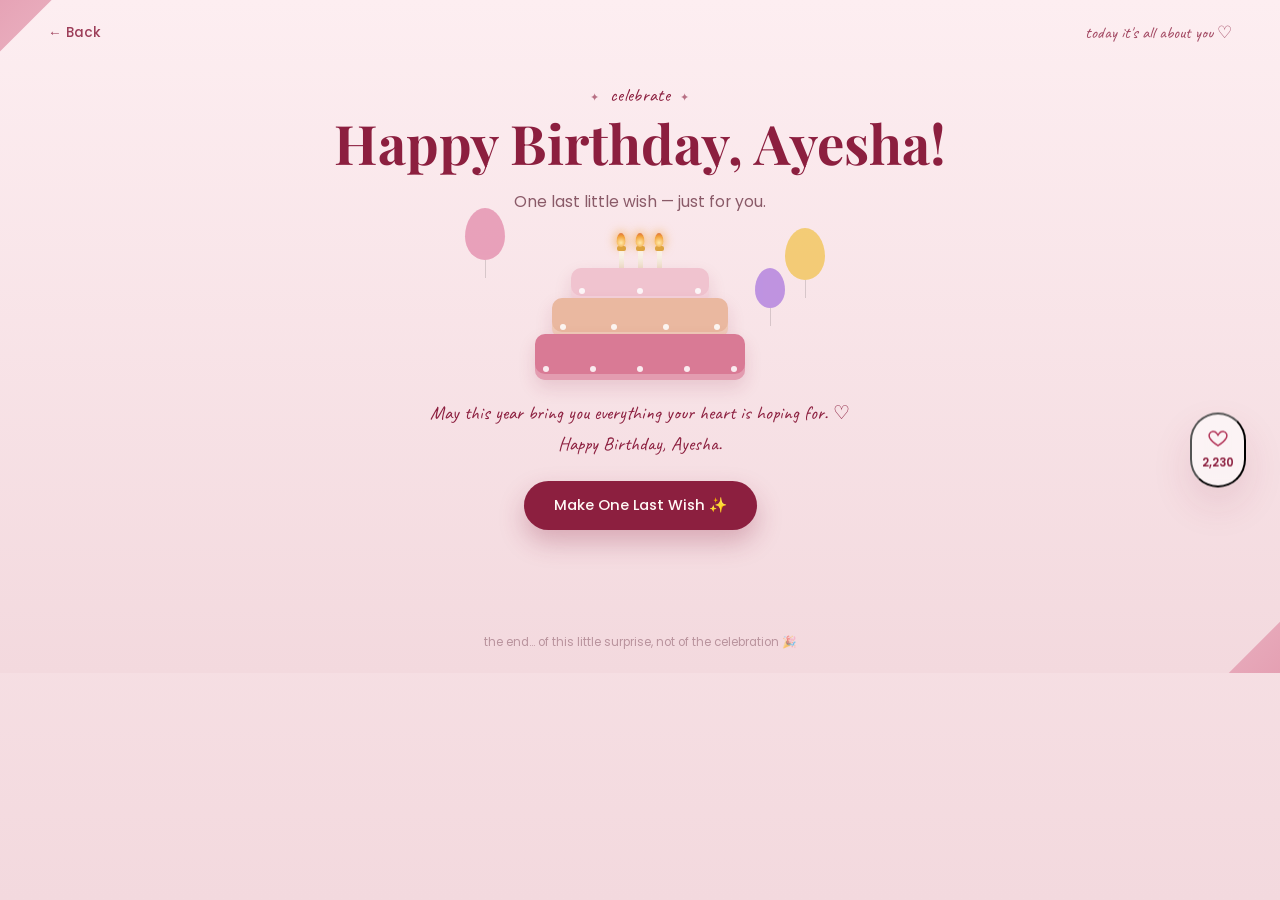
==== final.html @ 607c9e07 "new code with multiple pages" ====
<!DOCTYPE html>
<html lang="en">
<head>
<meta charset="UTF-8">
<meta name="viewport" content="width=device-width, initial-scale=1.0">
<title>Happy Birthday, Ayesha!</title>
<link rel="icon" href="data:image/svg+xml,<svg xmlns=%22http://www.w3.org/2000/svg%22 viewBox=%220 0 100 100%22><text y=%22.9em%22 font-size=%2290%22>🎉</text></svg>">
<link rel="stylesheet" href="css/style.css">
</head>
<body>

  <div class="corner tl soft"></div>
  <div class="corner br soft"></div>

  <div class="topbar">
    <a href="letter.html" class="back-link">← Back</a>
    <span class="tag-eyebrow">today it's all about you ♡</span>
  </div>

  <main class="page" id="finalPage">
    <p class="eyebrow">celebrate</p>
    <h1 class="title serif">Happy Birthday, Ayesha!</h1>
    <p class="subtitle" id="wishLine">One last little wish — just for you.</p>

    <div class="cake-wrap" style="position:relative;">
      <div class="balloon" style="background:#e79ab5; top:-40px; left:-70px; animation: floaty 4s ease-in-out infinite;"></div>
      <div class="balloon" style="background:#f3c96a; top:-20px; right:-80px; animation: floaty 5s ease-in-out infinite .4s;"></div>
      <div class="balloon" style="background:#b98be0; top:20px; right:-40px; width:30px; height:40px; animation: floaty 4.5s ease-in-out infinite .8s;"></div>
      <div class="cake">
        <div class="candles">
          <div class="candle"><div class="flame"></div></div>
          <div class="candle"><div class="flame"></div></div>
          <div class="candle"><div class="flame"></div></div>
        </div>
        <div class="tier tier1"><div class="dots"><span></span><span></span><span></span></div></div>
        <div class="tier tier2"><div class="dots"><span></span><span></span><span></span><span></span></div></div>
        <div class="tier tier3"><div class="dots"><span></span><span></span><span></span><span></span><span></span></div></div>
      </div>
    </div>

    <p class="subtitle script" id="wishFooter" style="font-size:1.2rem; color:var(--rose-deep);">May this year bring you everything your heart is hoping for. ♡<br>Happy Birthday, Ayesha.</p>

    <button class="btn" id="wishBtn" style="margin-top:22px;">Make One Last Wish ✨</button>
    <a href="index.html" class="btn ghost" id="replayBtn" style="margin-top:14px; display:none;">Replay the Surprise ↺</a>
  </main>

  <footer class="credit">the end… of this little surprise, not of the celebration 🎉</footer>

  <div id="confettiLayer" style="position:fixed; inset:0; pointer-events:none; z-index:6;"></div>

  <script src="js/petals.js"></script>
  <script src="js/widgets.js"></script>
  <script>
    const wishBtn = document.getElementById('wishBtn');
    const replayBtn = document.getElementById('replayBtn');
    const confettiLayer = document.getElementById('confettiLayer');
    const colors = ['#b23458', '#e79ab5', '#f3c96a', '#b98be0', '#8c1f3f'];

    function burstConfetti() {
      for (let i = 0; i < 60; i++) {
        const el = document.createElement('div');
        const size = 6 + Math.random() * 6;
        el.style.position = 'absolute';
        el.style.width = size + 'px';
        el.style.height = size * 0.4 + 'px';
        el.style.background = colors[Math.floor(Math.random() * colors.length)];
        el.style.left = 50 + (Math.random() - 0.5) * 20 + 'vw';
        el.style.top = '40vh';
        el.style.opacity = '0.95';
        confettiLayer.appendChild(el);

        const angle = Math.random() * Math.PI * 2;
        const dist = 120 + Math.random() * 260;
        const x = Math.cos(angle) * dist;
        const y = Math.sin(angle) * dist - 80;
        const rot = Math.random() * 720 - 360;

        el.animate(
          [
            { transform: 'translate(0,0) rotate(0deg)', opacity: 1 },
            { transform: `translate(${x}px, ${y + 260}px) rotate(${rot}deg)`, opacity: 0 }
          ],
          { duration: 1800 + Math.random() * 900, easing: 'cubic-bezier(.2,.7,.3,1)' }
        ).onfinish = () => el.remove();
      }
    }

    wishBtn.addEventListener('click', () => {
      burstConfetti();
      wishBtn.disabled = true;
      setTimeout(() => {
        replayBtn.style.display = 'inline-flex';
      }, 900);
    });
  </script>
</body>
</html>
---- css/style.css ----
/* ===========================================================
   Ayesha's Birthday Surprise — shared styles
   =========================================================== */

@import url('https://fonts.googleapis.com/css2?family=Playfair+Display:ital,wght@0,500;0,600;0,700;1,500;1,600&family=Poppins:wght@300;400;500;600&family=Caveat:wght@600;700&display=swap');

:root{
  --cream:      #fbf1ea;
  --cream-2:    #f7e9e2;
  --rose-deep:  #8c1f3f;
  --rose:       #b23458;
  --rose-mid:   #d97a95;
  --rose-soft:  #f0c3cf;
  --blush:      #fbe2e6;
  --gold:       #d9a441;
  --ink:        #5a2436;
  --ink-soft:   #8a5a68;
  --line:       rgba(140, 31, 63, 0.12);
  --shadow:     0 18px 40px rgba(140, 31, 63, 0.12);
  --radius:     22px;
}

*,*::before,*::after{ box-sizing: border-box; }

html,body{
  margin:0; padding:0;
  min-height:100%;
  background: var(--cream);
  color: var(--ink);
  font-family: 'Poppins', sans-serif;
  overflow-x: hidden;
}

body{
  position: relative;
  min-height: 100vh;
  display:flex;
  flex-direction: column;
  background-image:
    linear-gradient(var(--line) 1px, transparent 1px),
    linear-gradient(90deg, var(--line) 1px, transparent 1px);
  background-size: 34px 34px;
}

a{ color:inherit; text-decoration:none; }
button{ font-family:inherit; cursor:pointer; }

.serif{ font-family:'Playfair Display', serif; }
.script{ font-family:'Caveat', cursive; }

/* ---------------- corner triangles (hero decoration) ---------------- */
.corner{
  position:absolute;
  width: 46vw;
  max-width: 420px;
  aspect-ratio: 1;
  z-index:0;
  pointer-events:none;
}
.corner.tl{ top:-18%; left:-16%; background: linear-gradient(135deg,var(--rose-deep),var(--rose)); clip-path: polygon(0 0, 100% 0, 0 100%); opacity:.95; }
.corner.tl.soft{ background: linear-gradient(135deg,var(--rose-mid),var(--rose-soft)); top:-6%; left:-10%; width:26vw; max-width:220px; opacity:.85;}
.corner.br{ bottom:-18%; right:-16%; background: linear-gradient(315deg,var(--rose-deep),var(--rose)); clip-path: polygon(100% 100%, 100% 0, 0 100%); opacity:.95; }
.corner.br.soft{ background: linear-gradient(315deg,var(--rose-mid),var(--rose-soft)); bottom:-6%; right:-10%; width:26vw; max-width:220px; opacity:.85;}

/* ---------------- top bar ---------------- */
.topbar{
  position: relative;
  z-index: 5;
  display:flex;
  align-items:center;
  justify-content:space-between;
  padding: 22px clamp(18px,5vw,48px) 0;
}
.back-link{
  display:inline-flex; align-items:center; gap:7px;
  font-size:.85rem; font-weight:500; color: var(--rose-deep);
  opacity:.85;
}
.back-link:hover{ opacity:1; }
.tag-eyebrow{
  font-family:'Caveat', cursive;
  font-size:1.05rem;
  color: var(--rose-deep);
  opacity:.8;
}
.side-widgets{
  position: fixed;
  right: clamp(14px,4vw,34px);
  top: 50%;
  transform: translateY(-50%);
  z-index: 20;
  display:flex; flex-direction:column; align-items:center; gap:10px;
}
.like-pill{
  display:flex; flex-direction:column; align-items:center; gap:6px;
  background: rgba(255,255,255,.6);
  backdrop-filter: blur(6px);
  border-radius: 999px;
  padding: 14px 10px;
  box-shadow: var(--shadow);
}
.like-pill svg{ width:20px; height:20px; }
.like-pill .count{ font-size:.72rem; font-weight:600; color:var(--rose-deep); }

/* ---------------- page shell ---------------- */
.page{
  position:relative;
  flex:1;
  display:flex;
  flex-direction:column;
  align-items:center;
  justify-content:center;
  padding: 40px clamp(18px,6vw,60px) 90px;
  z-index:1;
  text-align:center;
}
.eyebrow{
  font-family:'Caveat', cursive;
  font-size:1.15rem;
  color: var(--rose-deep);
  letter-spacing:.02em;
  margin: 0 0 6px;
}
.eyebrow::before, .eyebrow::after{ content:'✦'; margin: 0 10px; font-size:.7rem; opacity:.6; }

h1.title{
  font-size: clamp(2.1rem, 5vw, 3.4rem);
  font-weight:700;
  color: var(--rose-deep);
  margin: 0 0 6px;
  line-height:1.1;
}
h1.title em{
  font-style: italic;
  font-weight:600;
  color: var(--rose);
}
.subtitle{
  max-width: 480px;
  margin: 10px auto 0;
  font-size: .98rem;
  color: var(--ink-soft);
  line-height:1.6;
}

/* ---------------- buttons ---------------- */
.btn{
  display:inline-flex; align-items:center; gap:10px;
  background: var(--rose-deep);
  color: #fff8f5;
  border:none;
  padding: 14px 30px;
  border-radius: 999px;
  font-size: .92rem;
  font-weight:500;
  box-shadow: 0 12px 26px rgba(140,31,63,.28);
  transition: transform .25s ease, box-shadow .25s ease;
}
.btn:hover{ transform: translateY(-2px); box-shadow: 0 16px 32px rgba(140,31,63,.34); }
.btn:disabled{ opacity:.35; pointer-events:none; }
.btn.ghost{
  background: transparent;
  color: var(--rose-deep);
  border: 1.4px solid var(--rose-deep);
  box-shadow:none;
}

.fade-wait{
  min-height: 26px;
  margin-top: 22px;
  font-size:.92rem;
  color: var(--rose);
  font-weight:500;
  opacity:0;
  transform: translateY(6px);
  transition: opacity .5s ease, transform .5s ease;
}
.fade-wait.show{ opacity:1; transform:none; }

/* ---------------- cake (css art) ---------------- */
.cake-wrap{ margin: 34px 0 8px; position:relative; }
.cake{
  --w: 210px;
  width: var(--w);
  display:flex; flex-direction:column; align-items:center;
}
.tier{
  border-radius: 10px;
  box-shadow: inset 0 -6px 0 rgba(255,255,255,.25), 0 8px 18px rgba(140,31,63,.14);
  position:relative;
}
.tier .dots{
  position:absolute; left:8px; right:8px; bottom:8px;
  display:flex; justify-content:space-between;
}
.tier .dots span{ width:6px; height:6px; border-radius:50%; background:rgba(255,255,255,.85); }
.tier1{ width:66%; height:34px; background: var(--rose-soft); }
.tier2{ width:84%; height:40px; background: #eab8a0; margin-top:-4px;}
.tier3{ width:100%; height:46px; background: var(--rose-mid); margin-top:-4px;}
.candles{ display:flex; gap:14px; margin-bottom:-6px; align-items:flex-end; }
.candle{ width:5px; height:26px; background: linear-gradient(#fff,#e9d3b8); border-radius:2px; position:relative;}
.candle::before{ content:''; position:absolute; left:-2px; top:-2px; right:-2px; height:5px; background:var(--gold); border-radius:2px;}
.flame{
  position:absolute; top:-15px; left:50%; transform:translateX(-50%);
  width:9px; height:14px; border-radius:50% 50% 50% 50% / 60% 60% 40% 40%;
  background: radial-gradient(circle at 50% 70%, #ffe9a8, #f2a33a 60%, #d9663a 100%);
  box-shadow: 0 0 10px 2px rgba(242,163,58,.6);
  transition: opacity .5s ease, transform .5s ease;
}
.candle.out .flame{ opacity:0; transform:translateX(-50%) scale(.2); }
.smoke{
  position:absolute; top:-22px; left:50%; width:3px; height:14px;
  background: linear-gradient(rgba(180,180,180,.5), transparent);
  border-radius:3px; opacity:0; transform:translateX(-50%);
}
.candle.out .smoke{ animation: smokeUp 1.6s ease-out forwards; }
@keyframes smokeUp{
  0%{ opacity:.7; transform:translateX(-50%) translateY(0) scaleY(1); }
  100%{ opacity:0; transform:translateX(-50%) translateY(-22px) scaleY(1.8); }
}

/* ---------------- petals / falling flowers ---------------- */
.petal-layer{
  position: fixed; inset:0; pointer-events:none; z-index: 3; overflow:hidden;
}
.petal{
  position:absolute; top:-40px; will-change: transform;
  opacity:.85;
}

/* ---------------- gifts page ---------------- */
.gift-field{
  position:relative;
  width:100%; max-width: 640px;
  height: 220px;
  margin-top: 18px;
}
.gift{
  position:absolute;
  width: 96px; height: 90px;
  cursor:pointer;
  transition: transform .3s ease;
}
.gift:hover{ transform: translateY(-6px) scale(1.03); }
.gift .box{
  width:100%; height: 70%; margin-top:20%;
  border-radius:10px;
  position:relative;
  box-shadow: 0 14px 26px rgba(140,31,63,.18);
}
.gift .lid{
  position:absolute; top:-14px; left:-6px; right:-6px; height:22px;
  border-radius:8px;
}
.gift .ribbon-v{ position:absolute; left:50%; top:-14px; bottom:0; width:14px; transform:translateX(-50%); background:var(--rose-deep); opacity:.85;}
.gift .ribbon-h{ position:absolute; left:0; right:0; top: 30%; height:14px; background:var(--rose-deep); opacity:.85;}
.gift .bow{ position:absolute; top:-24px; left:50%; transform:translateX(-50%); font-size:20px; }
.gift .tag{
  position:absolute; top: -34px; left:50%;
  transform: translateX(-50%) rotate(-3deg);
  background:#fff; padding:4px 9px; border-radius:6px; font-size:.62rem;
  box-shadow: 0 4px 10px rgba(0,0,0,.08);
  color: var(--ink-soft); white-space:nowrap;
}
.gift.g1 .box{ background: var(--rose-mid);} .gift.g1 .lid{ background:var(--rose-deep);}
.gift.g2 .box{ background: #cdb7e6;} .gift.g2 .lid{ background:#a98bd6;}
.gift.g3 .box{ background: #eec089;} .gift.g3 .lid{ background:#e0a15a;}
.gift.opened{ opacity:.35; pointer-events:none; transform: scale(.94); }

.reveal-card{
  margin-top: 30px;
  max-width: 380px;
  background: #fffdfb;
  border-radius: var(--radius);
  padding: 26px 26px;
  box-shadow: var(--shadow);
  opacity:0; transform: translateY(14px) scale(.97);
  transition: opacity .45s ease, transform .45s ease;
  min-height: 90px;
}
.reveal-card.show{ opacity:1; transform:none; }
.reveal-card .k{ font-family:'Caveat',cursive; font-size:1.1rem; color:var(--rose); }
.reveal-card p{ margin: 6px 0 0; font-size:.95rem; color:var(--ink); line-height:1.55; }

/* 📱 Mobile Responsive Gifts */
@media (max-width: 600px) {

  .gift-field {
    height: 190px;
    margin-top: 15px;
  }

  .gift {
    width: 68px;
    height: 64px;
  }

  .gift .box {
    height: 70%;
    margin-top: 20%;
    border-radius: 7px;
  }

  .gift .lid {
    top: -10px;
    left: -4px;
    right: -4px;
    height: 16px;
    border-radius: 6px;
  }

  .gift .ribbon-v {
    top: -10px;
    width: 10px;
  }

  .gift .ribbon-h {
    height: 10px;
  }

  .gift .bow {
    top: -19px;
    font-size: 15px;
  }

  .gift .tag {
    top: -29px;
    padding: 3px 7px;
    border-radius: 5px;
    font-size: 0.52rem;
  }

  .gift:hover {
    transform: translateY(-4px) scale(1.03);
  }

  .reveal-card {
    margin-top: 22px;
    max-width: 90%;
    padding: 20px;
    min-height: 75px;
  }

  .reveal-card .k {
    font-size: 0.95rem;
  }

  .reveal-card p {
    font-size: 0.82rem;
    line-height: 1.45;
  }
}


/* 📱 Very Small Phones */
@media (max-width: 380px) {

  .gift-field {
    height: 170px;
  }

  .gift {
    width: 58px;
    height: 55px;
  }

  .gift .lid {
    top: -8px;
    left: -3px;
    right: -3px;
    height: 14px;
  }

  .gift .ribbon-v {
    top: -8px;
    width: 8px;
  }

  .gift .ribbon-h {
    height: 8px;
  }

  .gift .bow {
    top: -16px;
    font-size: 13px;
  }

  .gift .tag {
    top: -25px;
    padding: 2px 5px;
    font-size: 0.46rem;
  }

  .reveal-card {
    padding: 16px;
    max-width: 92%;
  }

  .reveal-card .k {
    font-size: 0.88rem;
  }

  .reveal-card p {
    font-size: 0.75rem;
  }
}

/* ---------------- scrapbook page ---------------- */
.scrap-grid{
  margin-top: 20px;
  display:grid;
  grid-template-columns: repeat(3, minmax(120px,150px));
  gap: 22px 26px;
  justify-content:center;
}
.polaroid{
  background:#fff;
  padding: 8px 8px 26px;
  border-radius: 6px;
  box-shadow: var(--shadow);
  transform: rotate(var(--r,0deg));
  transition: transform .3s ease;
  cursor: default;
}
.polaroid:hover{ transform: rotate(0deg) translateY(-4px) scale(1.03); z-index:2; }
.polaroid .ph{
  width:100%; aspect-ratio: 4/5;
  border-radius:3px;
  display:flex; align-items:center; justify-content:center;
  font-size: 1.6rem;
}
.polaroid .cap{
  display:block; text-align:center; margin-top:8px;
  font-family:'Caveat',cursive; font-size:1rem; color: var(--ink-soft);
}

/* ---------------- love notes page ---------------- */
.notes-board{
  position:relative;
  width:100%; max-width: 640px;
  height: 300px;
  margin-top: 10px;
  background: rgba(255,255,255,.4);
  border: 1px dashed var(--rose-soft);
  border-radius: 20px;
}
.sticky{
  position:absolute;
  width: 78px; height:78px;
  border-radius: 4px;
  box-shadow: 0 8px 16px rgba(0,0,0,.1);
  display:flex; align-items:center; justify-content:center;
  font-size: 1.3rem;
  cursor:pointer;
  transition: transform .25s ease;
}
.sticky:hover{ transform: scale(1.08) rotate(0deg) !important; }
.sticky.found{ outline: 2px solid var(--rose); }
.center-note{
  position:absolute; left:50%; top:50%; transform:translate(-50%,-50%);
  width: 190px; min-height: 90px;
  background:#fff; border-radius: 10px;
  box-shadow: var(--shadow);
  display:flex; align-items:center; justify-content:center;
  padding: 14px;
  font-size:.85rem; color: var(--ink-soft);
  pointer-events: none;
  z-index: 1;
}
.sticky{ z-index: 2; }
.center-note strong{ color:var(--rose-deep); font-weight:600; display:block; margin-bottom:4px; font-family:'Playfair Display',serif; }
.progress-line{ margin-top: 18px; font-size:.85rem; color: var(--ink-soft); }
.dots-progress{ margin-top:6px; letter-spacing:4px; color: var(--rose-soft); font-size:1rem; }
.dots-progress .on{ color: var(--rose-deep); }


/* 📱 Mobile Responsive */
@media (max-width: 600px) {

  .notes-board {
    height: 230px;
    max-width: 100%;
    margin-top: 10px;
    border-radius: 16px;
  }

  .sticky {
    width: 52px;
    height: 52px;
    border-radius: 3px;
    font-size: 0.95rem;
    box-shadow: 0 5px 10px rgba(0,0,0,.1);
  }

  .sticky:hover {
    transform: scale(1.04) rotate(0deg) !important;
  }

  .center-note {
    width: 135px;
    min-height: 65px;
    padding: 10px;
    font-size: 0.72rem;
    border-radius: 8px;
  }

  .center-note strong {
    font-size: 0.78rem;
    margin-bottom: 3px;
  }

  .progress-line {
    margin-top: 12px;
    font-size: 0.72rem;
  }

  .dots-progress {
    margin-top: 4px;
    letter-spacing: 3px;
    font-size: 0.85rem;
  }
}


/* 📱 Very Small Phones */
@media (max-width: 380px) {

  .notes-board {
    height: 200px;
  }

  .sticky {
    width: 44px;
    height: 44px;
    font-size: 0.8rem;
  }

  .center-note {
    width: 115px;
    min-height: 58px;
    padding: 8px;
    font-size: 0.65rem;
  }

  .center-note strong {
    font-size: 0.7rem;
  }
}

/* ---------------- letter page ---------------- */
.letter-paper{
  margin-top: 22px;
  max-width: 520px;
  background: #fffdfb;
  border-radius: 4px;
  box-shadow: var(--shadow);
  padding: 40px clamp(24px,5vw,52px);
  text-align:left;
  position:relative;
  transform: rotate(-.6deg);
}
.letter-paper::before{
  content:'';
  position:absolute; inset:10px;
  border: 1px solid var(--rose-soft);
  pointer-events:none;
}
.letter-paper p{
  font-family:'Playfair Display', serif;
  font-style: italic;
  color: var(--ink);
  line-height:1.85;
  font-size: 1.02rem;
  margin: 0 0 16px;
}
.letter-sign{ margin-top: 10px; }
.letter-sign .who{ font-family:'Caveat',cursive; font-size:1.4rem; color:var(--rose-deep); }

/* ---------------- final page ---------------- */
.balloon{
  position:absolute; width:40px; height:52px; border-radius:50% 50% 50% 50% / 55% 55% 45% 45%;
  opacity:.9;
}
.balloon::after{
  content:''; position:absolute; bottom:-18px; left:50%; width:1px; height:18px; background: rgba(0,0,0,.15);
}
@keyframes floaty{
  0%,100%{ transform: translateY(0) }
  50%{ transform: translateY(-14px) }
}

footer.credit{
  text-align:center;
  font-size:.72rem;
  color: var(--ink-soft);
  opacity:.55;
  padding: 14px 0 22px;
  position:relative; z-index:2;
}

@media (max-width: 640px){
  .scrap-grid{ grid-template-columns: repeat(2, minmax(110px,1fr)); }
  .side-widgets{ right:12px; }
  .notes-board{ height: 340px; }
  .gift-field{ height: 340px; }
}



* {
  margin: 0;
  padding: 0;
  box-sizing: border-box;
}

:root {
  --deep-rose: #7a1530;
  --rose: #a3193a;
  --rose-light: #e6a5b4;
  --bg-1: #fdeef1;
  --bg-2: #f3d9de;
  --text-muted: #8a6b71;
}

html, body {
  min-height: 100%;
  font-family: 'Poppins', sans-serif;
  background: linear-gradient(180deg, var(--bg-1) 0%, var(--bg-2) 100%);
}

.screen {
  position: fixed;
  inset: 0;
  display: none;
  flex-direction: column;
  align-items: center;
  justify-content: center;
  padding: 32px 20px;
  text-align: center;
  opacity: 0;
  transition: opacity 0.7s ease;
  overflow-y: auto;                 /* content scrolls instead of being clipped */
  -webkit-overflow-scrolling: touch;
}

.screen.active {
  display: flex;
  opacity: 1;
}

/* ---------- LOADING SCREEN ---------- */

.floating-hearts {
  position: absolute;
  inset: 0;
  pointer-events: none;
  overflow: hidden;
}

.floating-hearts span {
  position: absolute;
  bottom: -10%;
  color: var(--rose-light);
  font-size: 22px;
  opacity: 0.7;
  animation: floatUp 6s linear infinite;
}

.floating-hearts span:nth-child(1) { left: 10%; animation-delay: 0s; font-size: 18px; }
.floating-hearts span:nth-child(2) { left: 30%; animation-delay: 1.2s; font-size: 26px; }
.floating-hearts span:nth-child(3) { left: 55%; animation-delay: 2.4s; font-size: 16px; }
.floating-hearts span:nth-child(4) { left: 75%; animation-delay: 0.6s; font-size: 24px; }
.floating-hearts span:nth-child(5) { left: 90%; animation-delay: 3s; font-size: 20px; }

@keyframes floatUp {
  0%   { transform: translateY(0) rotate(0deg); opacity: 0; }
  10%  { opacity: 0.8; }
  100% { transform: translateY(-110vh) rotate(25deg); opacity: 0; }
}

.heart-loader {
  position: relative;
  width: clamp(100px, 30vw, 130px);
  height: clamp(100px, 30vw, 130px);
  display: flex;
  align-items: center;
  justify-content: center;
  margin-bottom: 28px;
}

.ring {
  position: absolute;
  inset: 0;
  border: 2px solid var(--rose);
  border-top-color: transparent;
  border-right-color: transparent;
  border-radius: 50%;
  animation: spin 3s linear infinite;
}

.ring::before, .ring::after {
  content: "";
  position: absolute;
  width: 6px;
  height: 6px;
  background: var(--rose);
  border-radius: 50%;
}
.ring::before { top: -3px; left: 50%; transform: translateX(-50%); }
.ring::after  { bottom: -3px; left: 50%; transform: translateX(-50%); }

@keyframes spin {
  to { transform: rotate(360deg); }
}

.heart {
  width: 70%;
  height: 70%;
  background: radial-gradient(circle at 35% 30%, #ffffff33, transparent 60%), var(--rose);
  color: #fff;
  border-radius: 50%;
  display: flex;
  align-items: center;
  justify-content: center;
  font-size: clamp(24px, 7vw, 30px);
  box-shadow: 0 10px 30px rgba(163, 25, 58, 0.35);
  animation: pulse 1.4s ease-in-out infinite;
}

@keyframes pulse {
  0%, 100% { transform: scale(1); }
  50% { transform: scale(1.08); }
}

.spark {
  position: absolute;
  color: var(--rose-light);
  font-size: 14px;
  animation: twinkle 2s ease-in-out infinite;
}
.s1 { top: 6px; right: 10px; animation-delay: 0.3s; }
.s2 { bottom: 10px; left: 4px; animation-delay: 1s; }

@keyframes twinkle {
  0%, 100% { opacity: 0.2; transform: scale(0.8); }
  50% { opacity: 1; transform: scale(1.1); }
}

.loading-title {
  font-family: 'Playfair Display', serif;
  font-weight: 600;
  font-style: italic;
  color: var(--deep-rose);
  font-size: clamp(17px, 5.5vw, 22px);
  line-height: 1.4;
  max-width: 320px;
}

.dots { display: inline-block; }

.loading-sub {
  margin-top: 10px;
  color: var(--text-muted);
  font-size: 14px;
  letter-spacing: 0.3px;
}

.mini-heart { color: var(--rose); }

.progress-wrap {
  margin-top: 34px;
  width: min(260px, 80vw);
}

.progress-bar {
  width: 100%;
  height: 6px;
  background: rgba(163, 25, 58, 0.15);
  border-radius: 10px;
  overflow: hidden;
}

.progress-fill {
  height: 100%;
  width: 0%;
  background: linear-gradient(90deg, var(--rose), var(--deep-rose));
  border-radius: 10px;
  transition: width 0.15s linear;
}

.progress-text {
  display: block;
  margin-top: 8px;
  font-size: 13px;
  color: var(--text-muted);
  letter-spacing: 0.5px;
}

/* ---------- CALENDAR SCREEN ---------- */

.card {
  background: #ffffffee;
  border-radius: 26px;
  padding: 32px 26px 30px;
  max-width: 340px;
  width: 100%;
  box-shadow: 0 20px 50px rgba(122, 21, 48, 0.18);
  animation: rise 0.8s ease both;
  margin: auto 0;      /* card can scroll fully into view on short screens */
}

@keyframes rise {
  from { opacity: 0; transform: translateY(24px); }
  to   { opacity: 1; transform: translateY(0); }
}

.avatar {
  width: 74px;
  height: 74px;
  margin: 0 auto 14px;
  border-radius: 50%;
  background: linear-gradient(145deg, #fff, var(--bg-2));
  display: flex;
  align-items: center;
  justify-content: center;
  font-size: 34px;
  box-shadow: 0 6px 16px rgba(122, 21, 48, 0.15);
}

.card-title {
  font-family: 'Playfair Display', serif;
  font-weight: 700;
  color: var(--deep-rose);
  font-size: clamp(20px, 6vw, 24px);
  margin-bottom: 20px;
}

.calendar {
  background: linear-gradient(180deg, #ffffff, var(--bg-1));
  border-radius: 16px;
  padding: 16px 14px 14px;
  box-shadow: inset 0 0 0 1px rgba(163,25,58,0.08);
}

.cal-header {
  font-family: 'Playfair Display', serif;
  color: var(--deep-rose);
  font-size: clamp(14px, 4vw, 16px);
  margin-bottom: 10px;
  letter-spacing: 1px;
}
.cal-month { font-weight: 700; }
.cal-year { font-weight: 500; opacity: 0.85; }

.cal-grid {
  display: grid;
  grid-template-columns: repeat(7, 1fr);
  row-gap: 8px;
}

.cal-days span {
  font-size: 11px;
  font-weight: 600;
  color: var(--rose);
  opacity: 0.7;
}

.cal-dates span, .cal-dates .cal-marked {
  position: relative;
  font-size: clamp(11px, 3.2vw, 13px);
  color: #4a3236;
  padding: 6px 0;
}

.cal-dates .empty { visibility: hidden; }

.cal-dates .marked {
  color: #fff;
  font-weight: 700;
  background: var(--rose);
  border-radius: 50%;
  width: 26px;
  height: 26px;
  margin: 0 auto;
  display: flex;
  align-items: center;
  justify-content: center;
}

.day-tag {
  position: absolute;
  top: -26px;
  left: 50%;
  transform: translateX(-50%);
  background: var(--deep-rose);
  color: #fff;
  font-size: 9px;
  padding: 3px 8px;
  border-radius: 20px;
  white-space: nowrap;
  box-shadow: 0 4px 10px rgba(0,0,0,0.2);
}

.marked-date {
  font-family: 'Playfair Display', serif;
  font-style: italic;
  font-weight: 600;
  color: var(--deep-rose);
  font-size: clamp(16px, 5vw, 19px);
  margin-top: 22px;
}

.marked-caption {
  color: var(--text-muted);
  font-size: 13px;
  margin-top: 4px;
}

.cta-btn {
  margin-top: 22px;
  width: 100%;
  padding: 13px 0;
  border: none;
  border-radius: 30px;
  background: linear-gradient(90deg, var(--rose), var(--deep-rose));
  color: #fff;
  font-family: 'Poppins', sans-serif;
  font-weight: 500;
  font-size: 14px;
  letter-spacing: 0.3px;
  cursor: pointer;
  box-shadow: 0 10px 24px rgba(163, 25, 58, 0.35);
  transition: transform 0.15s ease, box-shadow 0.15s ease;
}

.cta-btn:hover { transform: translateY(-2px); }
.cta-btn:active { transform: translateY(0); box-shadow: 0 6px 14px rgba(163,25,58,0.3); }

/* ---------- RESPONSIVE ---------- */

@media (max-width: 360px) {
  .card { padding: 24px 16px 22px; }
  .avatar { width: 62px; height: 62px; font-size: 28px; }
}

@media (max-height: 640px) {
  .card { padding: 20px 16px 18px; }
  .avatar { width: 56px; height: 56px; font-size: 26px; margin-bottom: 8px; }
  .card-title { margin-bottom: 12px; }
  .marked-date { margin-top: 14px; }
  .cta-btn { margin-top: 14px; padding: 11px 0; }
}

@media (min-width: 600px) {
  .card { max-width: 380px; padding: 40px 34px 36px; }
  .loading-title { max-width: 380px; }
}
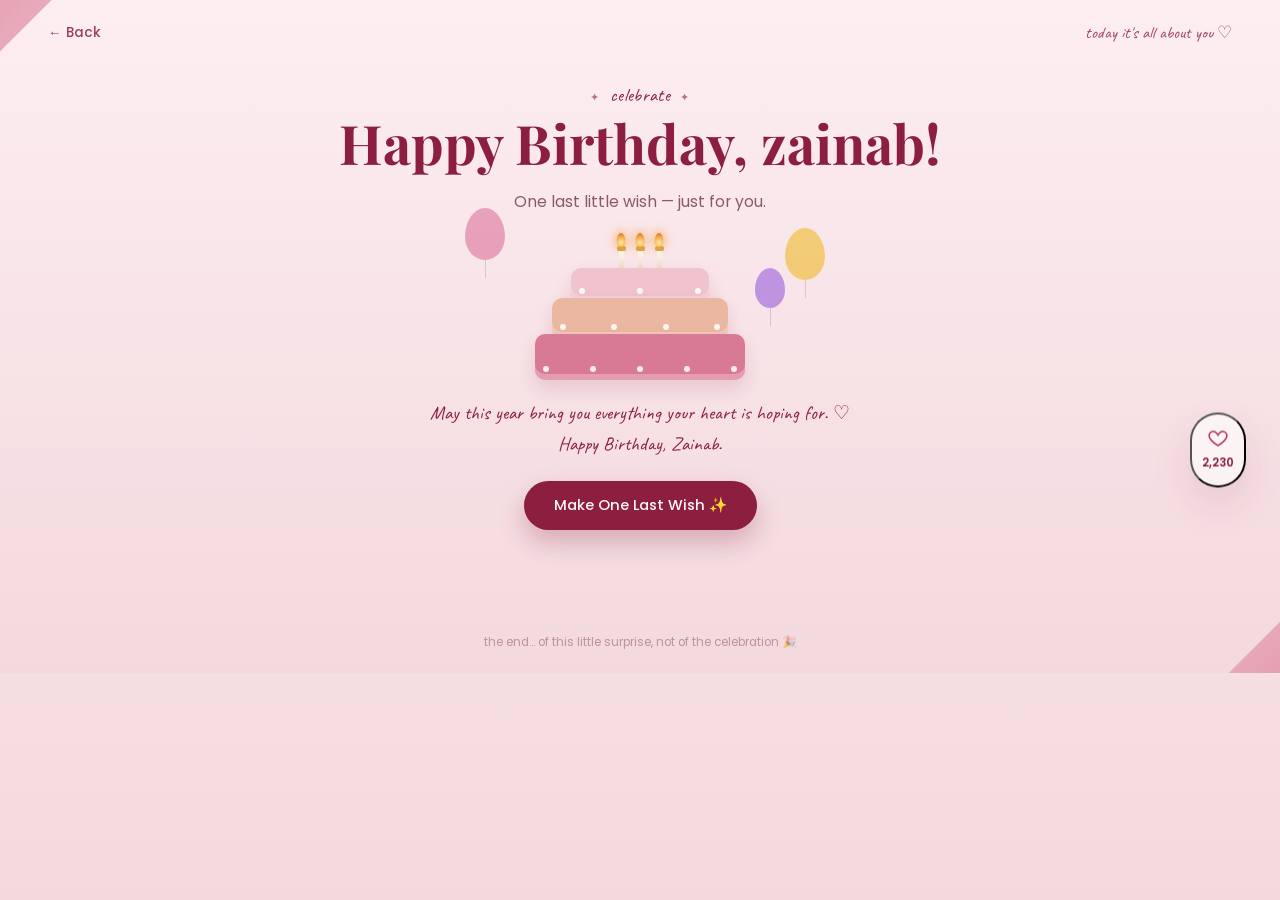
==== commit 966e715d: "final done" ====
--- a/final.html
+++ b/final.html
@@ -3,7 +3,7 @@
 <head>
 <meta charset="UTF-8">
 <meta name="viewport" content="width=device-width, initial-scale=1.0">
-<title>Happy Birthday, Ayesha!</title>
+<title>Happy Birthday, Zainab!</title>
 <link rel="icon" href="data:image/svg+xml,<svg xmlns=%22http://www.w3.org/2000/svg%22 viewBox=%220 0 100 100%22><text y=%22.9em%22 font-size=%2290%22>🎉</text></svg>">
 <link rel="stylesheet" href="css/style.css">
 </head>
@@ -19,7 +19,7 @@
 
   <main class="page" id="finalPage">
     <p class="eyebrow">celebrate</p>
-    <h1 class="title serif">Happy Birthday, Ayesha!</h1>
+    <h1 class="title serif">Happy Birthday, zainab!</h1>
     <p class="subtitle" id="wishLine">One last little wish — just for you.</p>
 
     <div class="cake-wrap" style="position:relative;">
@@ -38,7 +38,7 @@
       </div>
     </div>
 
-    <p class="subtitle script" id="wishFooter" style="font-size:1.2rem; color:var(--rose-deep);">May this year bring you everything your heart is hoping for. ♡<br>Happy Birthday, Ayesha.</p>
+    <p class="subtitle script" id="wishFooter" style="font-size:1.2rem; color:var(--rose-deep);">May this year bring you everything your heart is hoping for. ♡<br>Happy Birthday, Zainab.</p>
 
     <button class="btn" id="wishBtn" style="margin-top:22px;">Make One Last Wish ✨</button>
     <a href="index.html" class="btn ghost" id="replayBtn" style="margin-top:14px; display:none;">Replay the Surprise ↺</a>
--- a/css/style.css
+++ b/css/style.css
@@ -189,6 +189,21 @@
   box-shadow: inset 0 -6px 0 rgba(255,255,255,.25), 0 8px 18px rgba(140,31,63,.14);
   position:relative;
 }
+.ph {
+  width: 100%;
+  height: 180px;        /* apni required height */
+  overflow: hidden;    /* image div se bahar nahi jayegi */
+  position: relative;
+}
+
+.ph img {
+  width: 100%;
+  height: 100%;
+  object-fit: cover;   /* image div ke andar properly fit */
+  display: block;
+}
+
+
 .tier .dots{
   position:absolute; left:8px; right:8px; bottom:8px;
   display:flex; justify-content:space-between;
